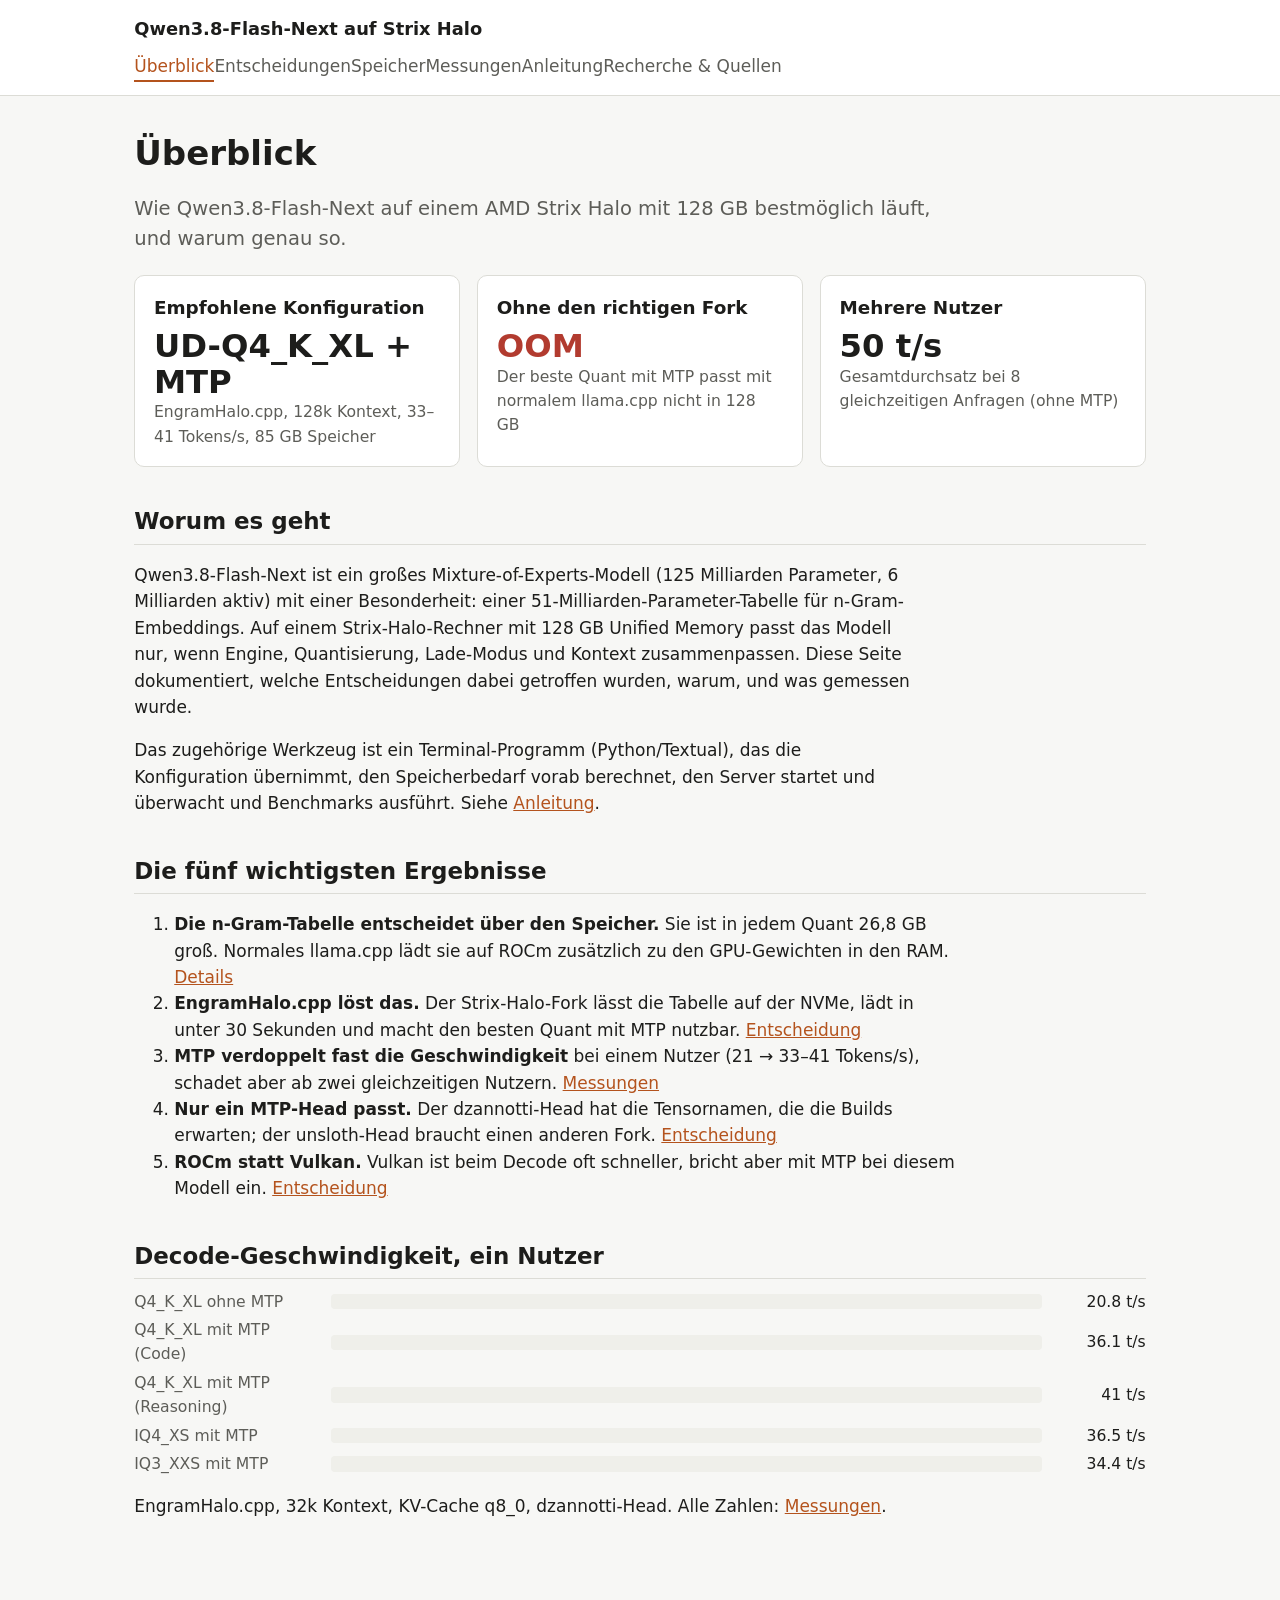
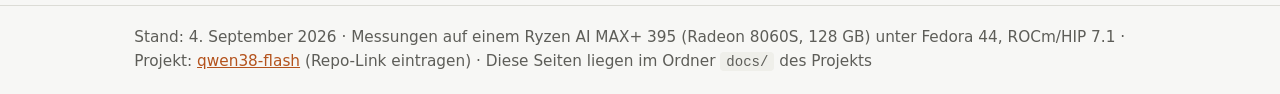
==== docs/index.html @ 327b7c76 "Dokumentations-Website nach docs/ verschoben (GitHub Pages aus /docs) Co-Authored-By: Claude Fable 5" ====
<!doctype html>
<html lang="de">
<head>
<meta charset="utf-8">
<meta name="viewport" content="width=device-width, initial-scale=1">
<title>Überblick · Qwen3.8-Flash-Next auf Strix Halo</title>
<meta name="description" content="Dokumentation der Entscheidungen, Messungen und Quellen zum Betrieb von Qwen3.8-Flash-Next mit llama.cpp auf AMD Strix Halo.">
<link rel="stylesheet" href="style.css">
</head>
<body>
<header><div class="wrap"><a class="brand" href="index.html">Qwen3.8-Flash-Next auf Strix Halo</a><nav><a href="index.html" aria-current="page">Überblick</a><a href="entscheidungen.html">Entscheidungen</a><a href="speicher.html">Speicher</a><a href="benchmarks.html">Messungen</a><a href="anleitung.html">Anleitung</a><a href="recherche.html">Recherche & Quellen</a></nav></div></header>
<main><div class="wrap">
<h1>Überblick</h1>
<p class="lead">Wie Qwen3.8-Flash-Next auf einem AMD Strix Halo mit 128 GB bestmöglich läuft, und warum genau so.</p>

<div class="cards">
<div class="card"><h3>Empfohlene Konfiguration</h3><div class="big">UD-Q4_K_XL + MTP</div><div class="sub">EngramHalo.cpp, 128k Kontext, 33–41 Tokens/s, 85 GB Speicher</div></div>
<div class="card"><h3>Ohne den richtigen Fork</h3><div class="big bad">OOM</div><div class="sub">Der beste Quant mit MTP passt mit normalem llama.cpp nicht in 128 GB</div></div>
<div class="card"><h3>Mehrere Nutzer</h3><div class="big">50 t/s</div><div class="sub">Gesamtdurchsatz bei 8 gleichzeitigen Anfragen (ohne MTP)</div></div>
</div>

<h2>Worum es geht</h2>
<p>Qwen3.8-Flash-Next ist ein großes Mixture-of-Experts-Modell (125 Milliarden Parameter, 6 Milliarden aktiv) mit einer
Besonderheit: einer 51-Milliarden-Parameter-Tabelle für n-Gram-Embeddings. Auf einem Strix-Halo-Rechner mit 128 GB
Unified Memory passt das Modell nur, wenn Engine, Quantisierung, Lade-Modus und Kontext zusammenpassen. Diese Seite
dokumentiert, welche Entscheidungen dabei getroffen wurden, warum, und was gemessen wurde.</p>

<p>Das zugehörige Werkzeug ist ein Terminal-Programm (Python/Textual), das die Konfiguration übernimmt, den Speicherbedarf
vorab berechnet, den Server startet und überwacht und Benchmarks ausführt. Siehe <a href="anleitung.html">Anleitung</a>.</p>

<h2>Die fünf wichtigsten Ergebnisse</h2>
<ol>
<li><strong>Die n-Gram-Tabelle entscheidet über den Speicher.</strong> Sie ist in jedem Quant 26,8 GB groß. Normales llama.cpp
lädt sie auf ROCm zusätzlich zu den GPU-Gewichten in den RAM. <a href="speicher.html">Details</a></li>
<li><strong>EngramHalo.cpp löst das.</strong> Der Strix-Halo-Fork lässt die Tabelle auf der NVMe, lädt in unter 30 Sekunden und
macht den besten Quant mit MTP nutzbar. <a href="entscheidungen.html#engine">Entscheidung</a></li>
<li><strong>MTP verdoppelt fast die Geschwindigkeit</strong> bei einem Nutzer (21 → 33–41 Tokens/s), schadet aber ab zwei
gleichzeitigen Nutzern. <a href="benchmarks.html#mtp">Messungen</a></li>
<li><strong>Nur ein MTP-Head passt.</strong> Der dzannotti-Head hat die Tensornamen, die die Builds erwarten; der unsloth-Head braucht
einen anderen Fork. <a href="entscheidungen.html#mtp-head">Entscheidung</a></li>
<li><strong>ROCm statt Vulkan.</strong> Vulkan ist beim Decode oft schneller, bricht aber mit MTP bei diesem Modell ein.
<a href="entscheidungen.html#backend">Entscheidung</a></li>
</ol>

<h2>Decode-Geschwindigkeit, ein Nutzer</h2>
<div class="bars"><div class="bar"><span class="label">Q4_K_XL ohne MTP</span><span class="track"><span class="fill" style="width:51%"></span></span><span class="val">20.8 t/s</span></div><div class="bar"><span class="label">Q4_K_XL mit MTP (Code)</span><span class="track"><span class="fill" style="width:88%"></span></span><span class="val">36.1 t/s</span></div><div class="bar"><span class="label">Q4_K_XL mit MTP (Reasoning)</span><span class="track"><span class="fill" style="width:100%"></span></span><span class="val">41 t/s</span></div><div class="bar"><span class="label">IQ4_XS mit MTP</span><span class="track"><span class="fill" style="width:89%"></span></span><span class="val">36.5 t/s</span></div><div class="bar"><span class="label">IQ3_XXS mit MTP</span><span class="track"><span class="fill" style="width:84%"></span></span><span class="val">34.4 t/s</span></div></div>
<p class="sub">EngramHalo.cpp, 32k Kontext, KV-Cache q8_0, dzannotti-Head. Alle Zahlen: <a href="benchmarks.html">Messungen</a>.</p>

</div></main>
<footer><div class="wrap">Stand: 4. September 2026 · Messungen auf einem Ryzen AI MAX+ 395 (Radeon 8060S, 128 GB) unter Fedora 44, ROCm/HIP 7.1 · Projekt: <a href="https://github.com/">qwen38-flash</a> (Repo-Link eintragen) · Diese Seiten liegen im Ordner <code>docs/</code> des Projekts</div></footer>
</body>
</html>
---- docs/style.css ----
:root{--bg:#f7f7f5;--fg:#1d1d1b;--muted:#5d5d58;--card:#ffffff;--line:#dcdcd6;--accent:#b4531d;--accent-soft:#f6e3d6;--ok:#2f7d4f;--warn:#a5680f;--bad:#b23b2f;--code:#efefea;}
@media (prefers-color-scheme: dark){:root{--bg:#161715;--fg:#ecece6;--muted:#a3a39b;--card:#1f201d;--line:#34352f;--accent:#e9895a;--accent-soft:#3a2a20;--ok:#6cc48f;--warn:#e0b25a;--bad:#ef7f72;--code:#262723;}}
*{box-sizing:border-box}
html{font-size:17px}
body{margin:0;background:var(--bg);color:var(--fg);font-family:system-ui,-apple-system,"Segoe UI",Roboto,sans-serif;line-height:1.55}
header{border-bottom:1px solid var(--line);background:var(--card)}
.wrap{max-width:62rem;margin:0 auto;padding:0 1.25rem}
header .wrap{display:flex;flex-wrap:wrap;align-items:center;gap:.6rem 1.6rem;padding:.9rem 1.25rem}
header .brand{font-weight:700;text-decoration:none;color:var(--fg);font-size:1.05rem}
nav a{color:var(--muted);text-decoration:none;padding:.25rem 0;border-bottom:2px solid transparent}
nav a:hover,nav a[aria-current]{color:var(--accent);border-color:var(--accent)}
main{padding:2rem 0 4rem}
h1{font-size:2rem;line-height:1.2;margin:.2rem 0 1rem}
h2{font-size:1.35rem;margin:2.2rem 0 .6rem;border-bottom:1px solid var(--line);padding-bottom:.25rem}
h3{font-size:1.08rem;margin:1.4rem 0 .4rem}
p,li{max-width:46rem}
.lead{font-size:1.15rem;color:var(--muted);max-width:48rem}
a{color:var(--accent)}
code{background:var(--code);padding:.1rem .35rem;border-radius:4px;font-size:.92em}
pre{background:var(--code);padding:.9rem 1rem;border-radius:8px;overflow-x:auto;font-size:.88rem;line-height:1.45}
pre code{background:none;padding:0}
table{border-collapse:collapse;width:100%;margin:.8rem 0 1.4rem;font-size:.94rem}
.tablewrap{overflow-x:auto}
th,td{border:1px solid var(--line);padding:.45rem .6rem;text-align:left;vertical-align:top}
th{background:var(--code)}
td.num,th.num{text-align:right;font-variant-numeric:tabular-nums}
.cards{display:grid;grid-template-columns:repeat(auto-fit,minmax(15rem,1fr));gap:1rem;margin:1.2rem 0}
.card{background:var(--card);border:1px solid var(--line);border-radius:10px;padding:1rem 1.1rem}
.card h3{margin:.1rem 0 .4rem}
.card .big{font-size:1.9rem;font-weight:700;line-height:1.1}
.card .sub{color:var(--muted);font-size:.92rem}
.note{border-left:4px solid var(--accent);background:var(--accent-soft);padding:.7rem 1rem;border-radius:0 8px 8px 0;margin:1rem 0;max-width:48rem}
.ok{color:var(--ok);font-weight:600}.warn{color:var(--warn);font-weight:600}.bad{color:var(--bad);font-weight:600}
.decision{background:var(--card);border:1px solid var(--line);border-radius:10px;padding:1rem 1.2rem;margin:1rem 0}
.decision h3{margin-top:0}
.decision dl{display:grid;grid-template-columns:max-content 1fr;gap:.3rem 1rem;margin:.5rem 0 0}
.decision dt{color:var(--muted)}
.decision dd{margin:0}
footer{border-top:1px solid var(--line);color:var(--muted);font-size:.9rem;padding:1.2rem 0}
.bar{display:flex;align-items:center;gap:.6rem;margin:.25rem 0}
.bar .label{width:11rem;color:var(--muted);font-size:.92rem}
.bar .track{flex:1;height:.9rem;background:var(--code);border-radius:4px;overflow:hidden}
.bar .fill{height:100%;background:var(--accent)}
.bar .val{width:5.5rem;text-align:right;font-variant-numeric:tabular-nums;font-size:.92rem}
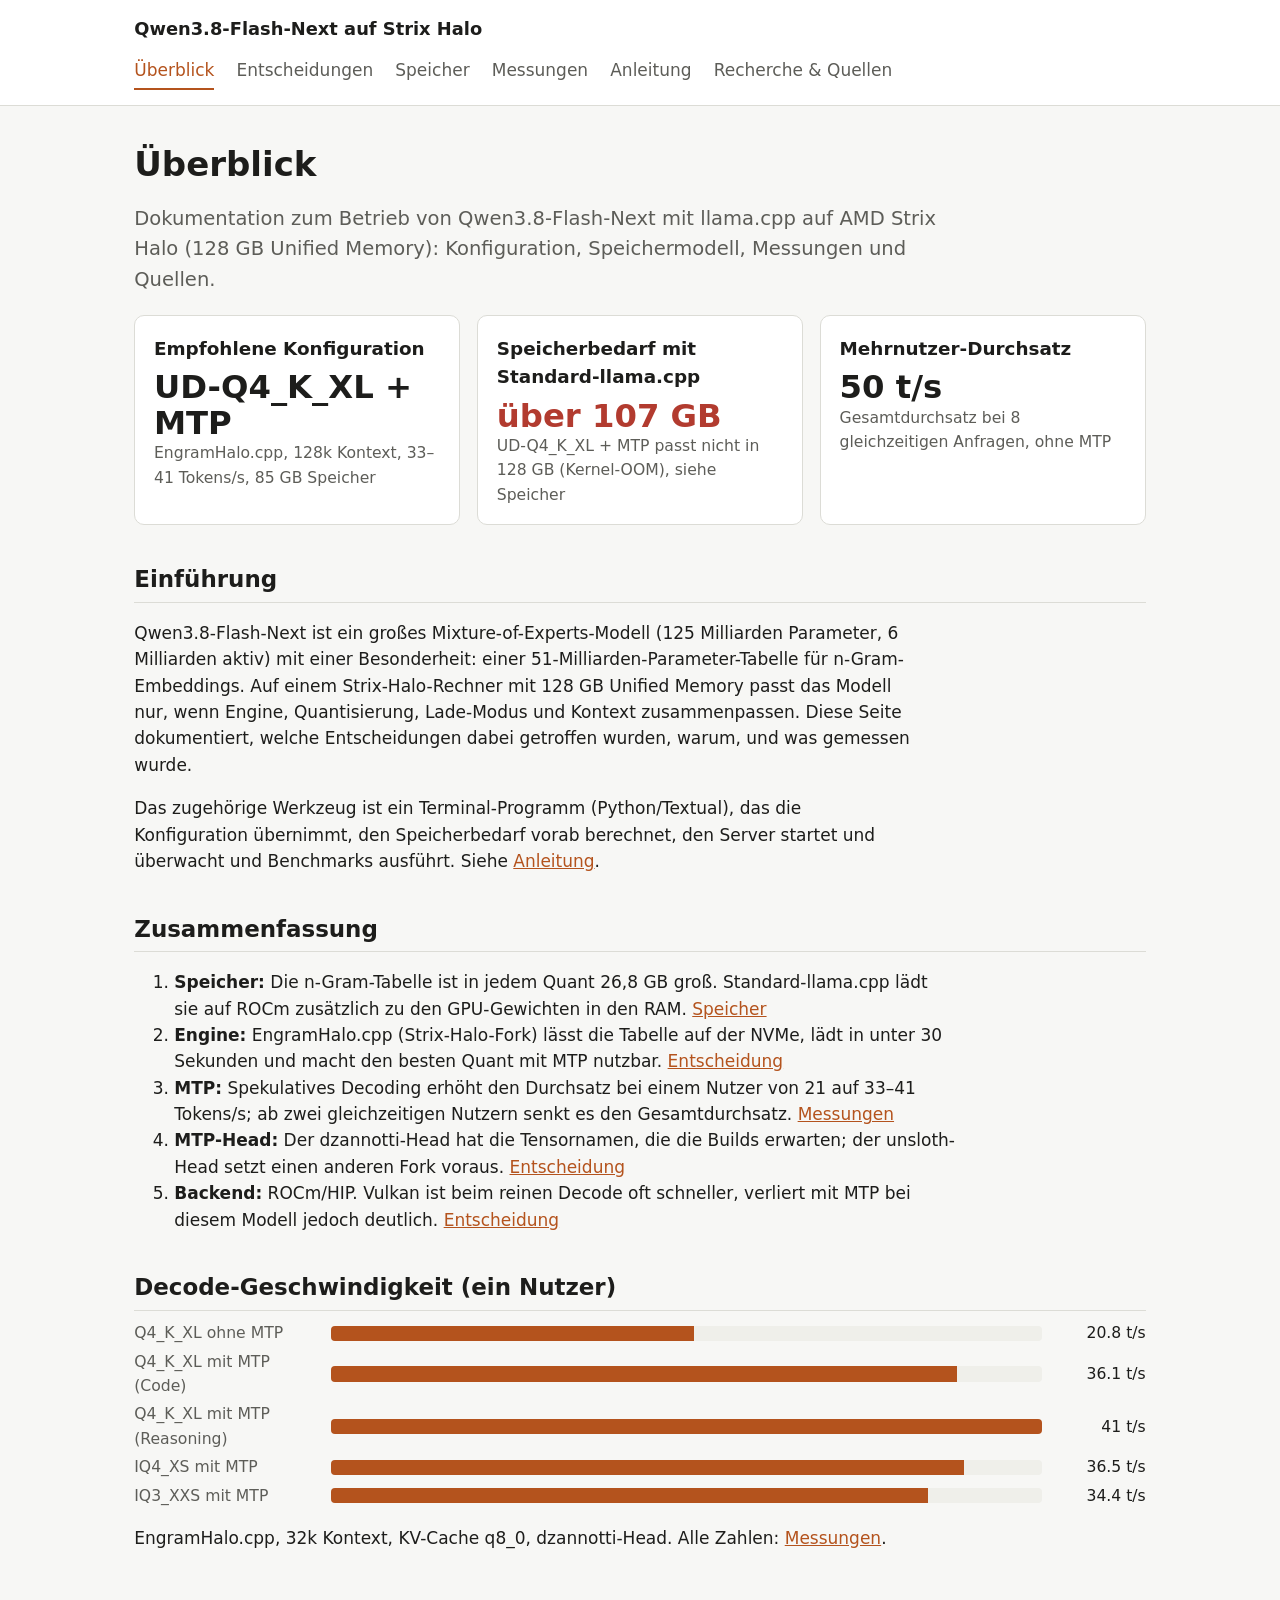
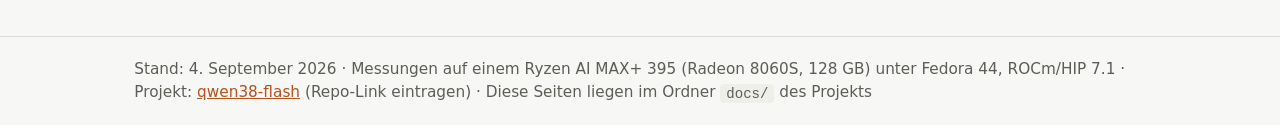
==== commit b45ef4bc: "Website: Überschriften und Einleitungen im Doku-Stil Co-Authored-By: Claude Fable 5.1 <noreply@anthr" ====
--- a/docs/index.html
+++ b/docs/index.html
@@ -11,15 +11,15 @@
 <header><div class="wrap"><a class="brand" href="index.html">Qwen3.8-Flash-Next auf Strix Halo</a><nav><a href="index.html" aria-current="page">Überblick</a><a href="entscheidungen.html">Entscheidungen</a><a href="speicher.html">Speicher</a><a href="benchmarks.html">Messungen</a><a href="anleitung.html">Anleitung</a><a href="recherche.html">Recherche & Quellen</a></nav></div></header>
 <main><div class="wrap">
 <h1>Überblick</h1>
-<p class="lead">Wie Qwen3.8-Flash-Next auf einem AMD Strix Halo mit 128 GB bestmöglich läuft, und warum genau so.</p>
+<p class="lead">Dokumentation zum Betrieb von Qwen3.8-Flash-Next mit llama.cpp auf AMD Strix Halo (128 GB Unified Memory): Konfiguration, Speichermodell, Messungen und Quellen.</p>
 
 <div class="cards">
 <div class="card"><h3>Empfohlene Konfiguration</h3><div class="big">UD-Q4_K_XL + MTP</div><div class="sub">EngramHalo.cpp, 128k Kontext, 33–41 Tokens/s, 85 GB Speicher</div></div>
-<div class="card"><h3>Ohne den richtigen Fork</h3><div class="big bad">OOM</div><div class="sub">Der beste Quant mit MTP passt mit normalem llama.cpp nicht in 128 GB</div></div>
-<div class="card"><h3>Mehrere Nutzer</h3><div class="big">50 t/s</div><div class="sub">Gesamtdurchsatz bei 8 gleichzeitigen Anfragen (ohne MTP)</div></div>
+<div class="card"><h3>Speicherbedarf mit Standard-llama.cpp</h3><div class="big bad">über 107 GB</div><div class="sub">UD-Q4_K_XL + MTP passt nicht in 128 GB (Kernel-OOM), siehe Speicher</div></div>
+<div class="card"><h3>Mehrnutzer-Durchsatz</h3><div class="big">50 t/s</div><div class="sub">Gesamtdurchsatz bei 8 gleichzeitigen Anfragen, ohne MTP</div></div>
 </div>
 
-<h2>Worum es geht</h2>
+<h2>Einführung</h2>
 <p>Qwen3.8-Flash-Next ist ein großes Mixture-of-Experts-Modell (125 Milliarden Parameter, 6 Milliarden aktiv) mit einer
 Besonderheit: einer 51-Milliarden-Parameter-Tabelle für n-Gram-Embeddings. Auf einem Strix-Halo-Rechner mit 128 GB
 Unified Memory passt das Modell nur, wenn Engine, Quantisierung, Lade-Modus und Kontext zusammenpassen. Diese Seite
@@ -28,21 +28,21 @@
 <p>Das zugehörige Werkzeug ist ein Terminal-Programm (Python/Textual), das die Konfiguration übernimmt, den Speicherbedarf
 vorab berechnet, den Server startet und überwacht und Benchmarks ausführt. Siehe <a href="anleitung.html">Anleitung</a>.</p>
 
-<h2>Die fünf wichtigsten Ergebnisse</h2>
+<h2>Zusammenfassung</h2>
 <ol>
-<li><strong>Die n-Gram-Tabelle entscheidet über den Speicher.</strong> Sie ist in jedem Quant 26,8 GB groß. Normales llama.cpp
-lädt sie auf ROCm zusätzlich zu den GPU-Gewichten in den RAM. <a href="speicher.html">Details</a></li>
-<li><strong>EngramHalo.cpp löst das.</strong> Der Strix-Halo-Fork lässt die Tabelle auf der NVMe, lädt in unter 30 Sekunden und
-macht den besten Quant mit MTP nutzbar. <a href="entscheidungen.html#engine">Entscheidung</a></li>
-<li><strong>MTP verdoppelt fast die Geschwindigkeit</strong> bei einem Nutzer (21 → 33–41 Tokens/s), schadet aber ab zwei
-gleichzeitigen Nutzern. <a href="benchmarks.html#mtp">Messungen</a></li>
-<li><strong>Nur ein MTP-Head passt.</strong> Der dzannotti-Head hat die Tensornamen, die die Builds erwarten; der unsloth-Head braucht
-einen anderen Fork. <a href="entscheidungen.html#mtp-head">Entscheidung</a></li>
-<li><strong>ROCm statt Vulkan.</strong> Vulkan ist beim Decode oft schneller, bricht aber mit MTP bei diesem Modell ein.
+<li><strong>Speicher:</strong> Die n-Gram-Tabelle ist in jedem Quant 26,8 GB groß. Standard-llama.cpp lädt sie auf ROCm zusätzlich zu den
+GPU-Gewichten in den RAM. <a href="speicher.html">Speicher</a></li>
+<li><strong>Engine:</strong> EngramHalo.cpp (Strix-Halo-Fork) lässt die Tabelle auf der NVMe, lädt in unter 30 Sekunden und macht den
+besten Quant mit MTP nutzbar. <a href="entscheidungen.html#engine">Entscheidung</a></li>
+<li><strong>MTP:</strong> Spekulatives Decoding erhöht den Durchsatz bei einem Nutzer von 21 auf 33–41 Tokens/s; ab zwei gleichzeitigen
+Nutzern senkt es den Gesamtdurchsatz. <a href="benchmarks.html#mtp">Messungen</a></li>
+<li><strong>MTP-Head:</strong> Der dzannotti-Head hat die Tensornamen, die die Builds erwarten; der unsloth-Head setzt einen anderen Fork
+voraus. <a href="entscheidungen.html#mtp-head">Entscheidung</a></li>
+<li><strong>Backend:</strong> ROCm/HIP. Vulkan ist beim reinen Decode oft schneller, verliert mit MTP bei diesem Modell jedoch deutlich.
 <a href="entscheidungen.html#backend">Entscheidung</a></li>
 </ol>
 
-<h2>Decode-Geschwindigkeit, ein Nutzer</h2>
+<h2>Decode-Geschwindigkeit (ein Nutzer)</h2>
 <div class="bars"><div class="bar"><span class="label">Q4_K_XL ohne MTP</span><span class="track"><span class="fill" style="width:51%"></span></span><span class="val">20.8 t/s</span></div><div class="bar"><span class="label">Q4_K_XL mit MTP (Code)</span><span class="track"><span class="fill" style="width:88%"></span></span><span class="val">36.1 t/s</span></div><div class="bar"><span class="label">Q4_K_XL mit MTP (Reasoning)</span><span class="track"><span class="fill" style="width:100%"></span></span><span class="val">41 t/s</span></div><div class="bar"><span class="label">IQ4_XS mit MTP</span><span class="track"><span class="fill" style="width:89%"></span></span><span class="val">36.5 t/s</span></div><div class="bar"><span class="label">IQ3_XXS mit MTP</span><span class="track"><span class="fill" style="width:84%"></span></span><span class="val">34.4 t/s</span></div></div>
 <p class="sub">EngramHalo.cpp, 32k Kontext, KV-Cache q8_0, dzannotti-Head. Alle Zahlen: <a href="benchmarks.html">Messungen</a>.</p>
 
--- a/docs/style.css
+++ b/docs/style.css
@@ -7,7 +7,8 @@
 .wrap{max-width:62rem;margin:0 auto;padding:0 1.25rem}
 header .wrap{display:flex;flex-wrap:wrap;align-items:center;gap:.6rem 1.6rem;padding:.9rem 1.25rem}
 header .brand{font-weight:700;text-decoration:none;color:var(--fg);font-size:1.05rem}
-nav a{color:var(--muted);text-decoration:none;padding:.25rem 0;border-bottom:2px solid transparent}
+nav{display:flex;flex-wrap:wrap;gap:.3rem 1.3rem}
+nav a{color:var(--muted);text-decoration:none;padding:.25rem 0;border-bottom:2px solid transparent;white-space:nowrap}
 nav a:hover,nav a[aria-current]{color:var(--accent);border-color:var(--accent)}
 main{padding:2rem 0 4rem}
 h1{font-size:2rem;line-height:1.2;margin:.2rem 0 1rem}
@@ -39,6 +40,6 @@
 footer{border-top:1px solid var(--line);color:var(--muted);font-size:.9rem;padding:1.2rem 0}
 .bar{display:flex;align-items:center;gap:.6rem;margin:.25rem 0}
 .bar .label{width:11rem;color:var(--muted);font-size:.92rem}
-.bar .track{flex:1;height:.9rem;background:var(--code);border-radius:4px;overflow:hidden}
-.bar .fill{height:100%;background:var(--accent)}
+.bar .track{display:block;flex:1;height:.9rem;background:var(--code);border-radius:4px;overflow:hidden}
+.bar .fill{display:block;height:100%;min-width:2px;background:var(--accent)}
 .bar .val{width:5.5rem;text-align:right;font-variant-numeric:tabular-nums;font-size:.92rem}
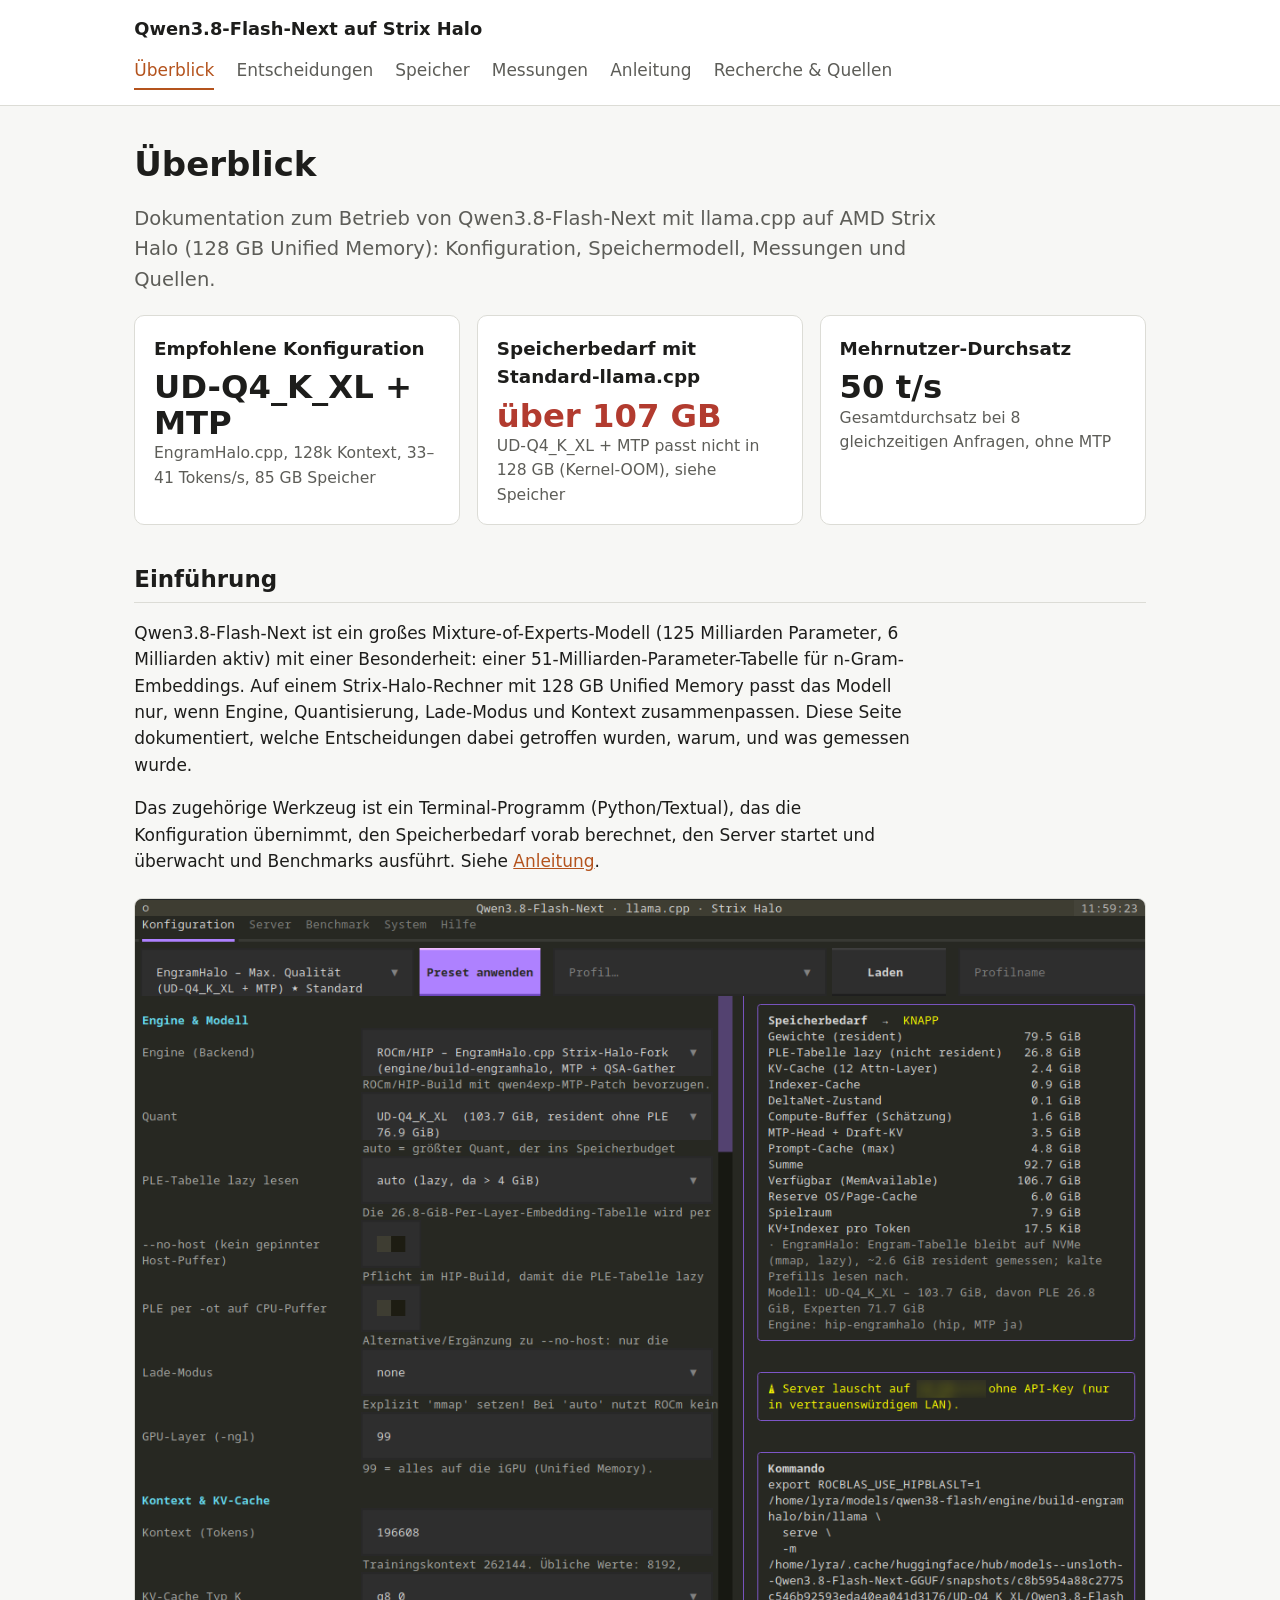
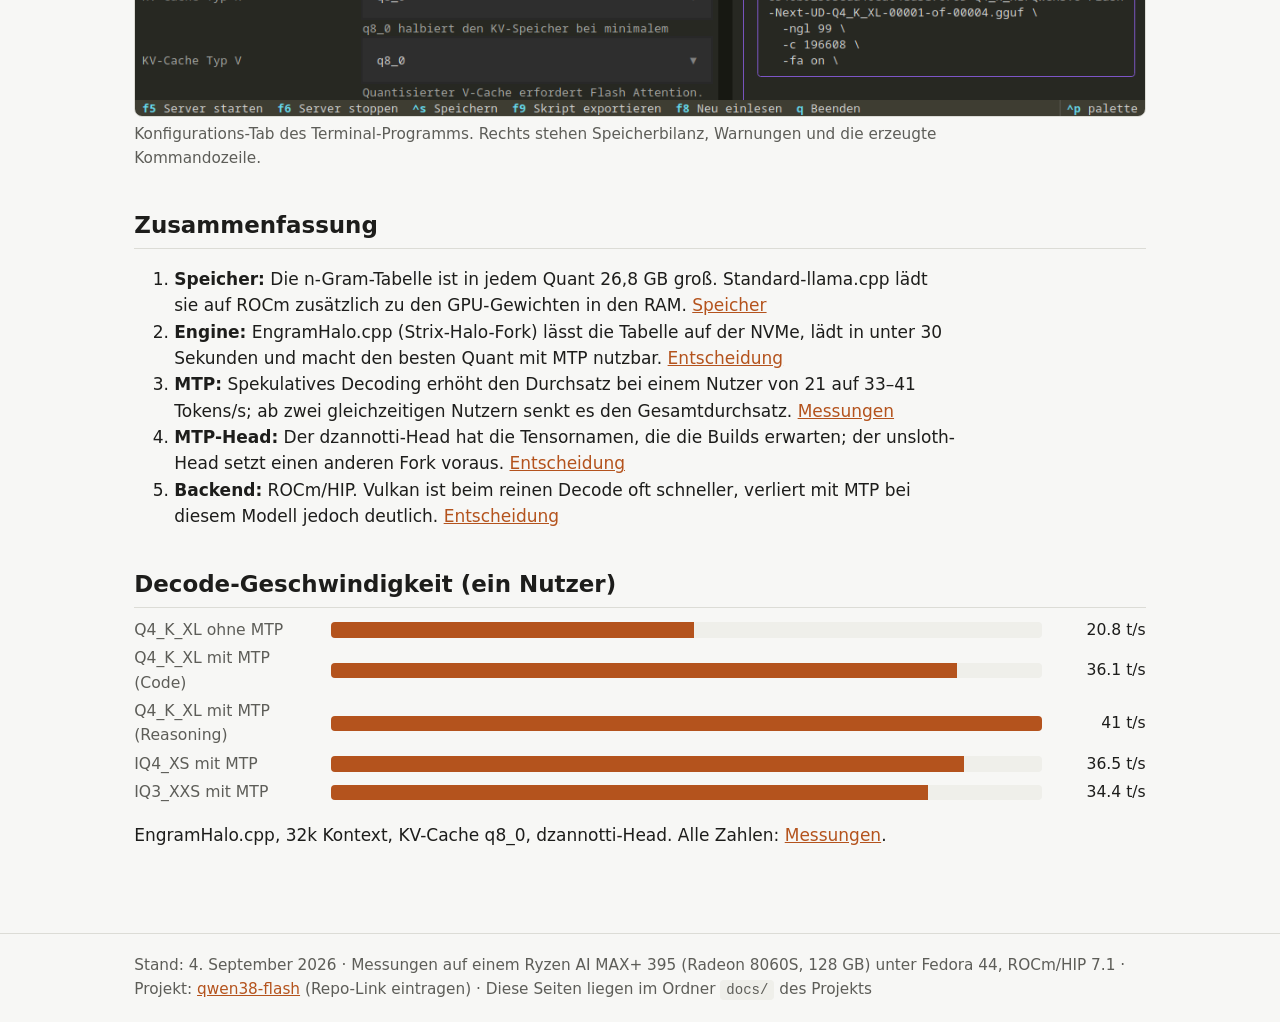
==== commit b002a041: "Screenshot des Konfigurations-Tabs in README und Website; Hilfetexte zu Lade-Modus aktualisiert Co-A" ====
--- a/docs/index.html
+++ b/docs/index.html
@@ -27,6 +27,10 @@
 
 <p>Das zugehörige Werkzeug ist ein Terminal-Programm (Python/Textual), das die Konfiguration übernimmt, den Speicherbedarf
 vorab berechnet, den Server startet und überwacht und Benchmarks ausführt. Siehe <a href="anleitung.html">Anleitung</a>.</p>
+<figure>
+<img src="screenshot-konfiguration.png" width="1136" height="919" alt="Konfigurations-Tab des Terminal-Programms: links Auswahlfelder für Engine, Quant, Lade-Modus und KV-Cache, rechts die Speicherbilanz mit Bewertung, Warnungen und die fertige Kommandozeile" loading="lazy">
+<figcaption>Konfigurations-Tab des Terminal-Programms. Rechts stehen Speicherbilanz, Warnungen und die erzeugte Kommandozeile.</figcaption>
+</figure>
 
 <h2>Zusammenfassung</h2>
 <ol>
--- a/docs/style.css
+++ b/docs/style.css
@@ -43,3 +43,6 @@
 .bar .track{display:block;flex:1;height:.9rem;background:var(--code);border-radius:4px;overflow:hidden}
 .bar .fill{display:block;height:100%;min-width:2px;background:var(--accent)}
 .bar .val{width:5.5rem;text-align:right;font-variant-numeric:tabular-nums;font-size:.92rem}
+figure{margin:1.4rem 0}
+figure img{display:block;max-width:100%;height:auto;border:1px solid var(--line);border-radius:8px}
+figcaption{color:var(--muted);font-size:.9rem;margin-top:.4rem;max-width:48rem}
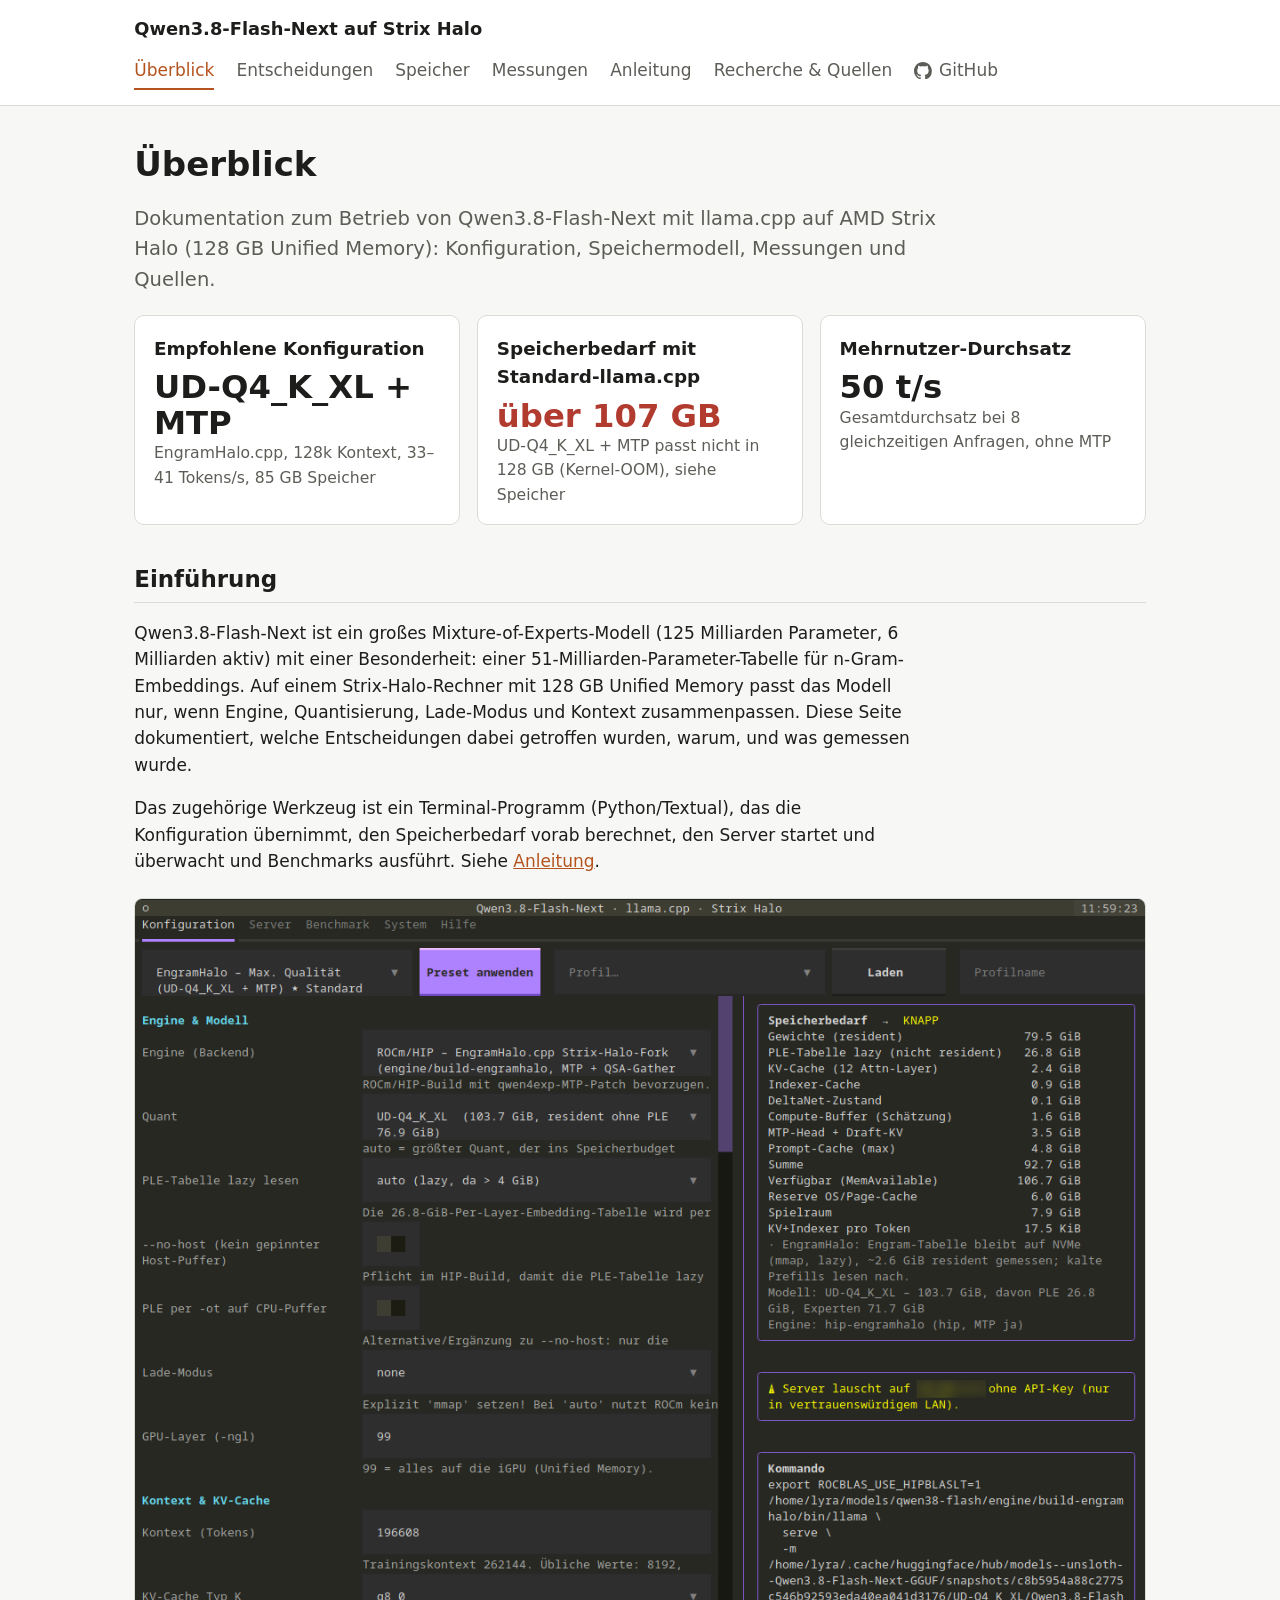
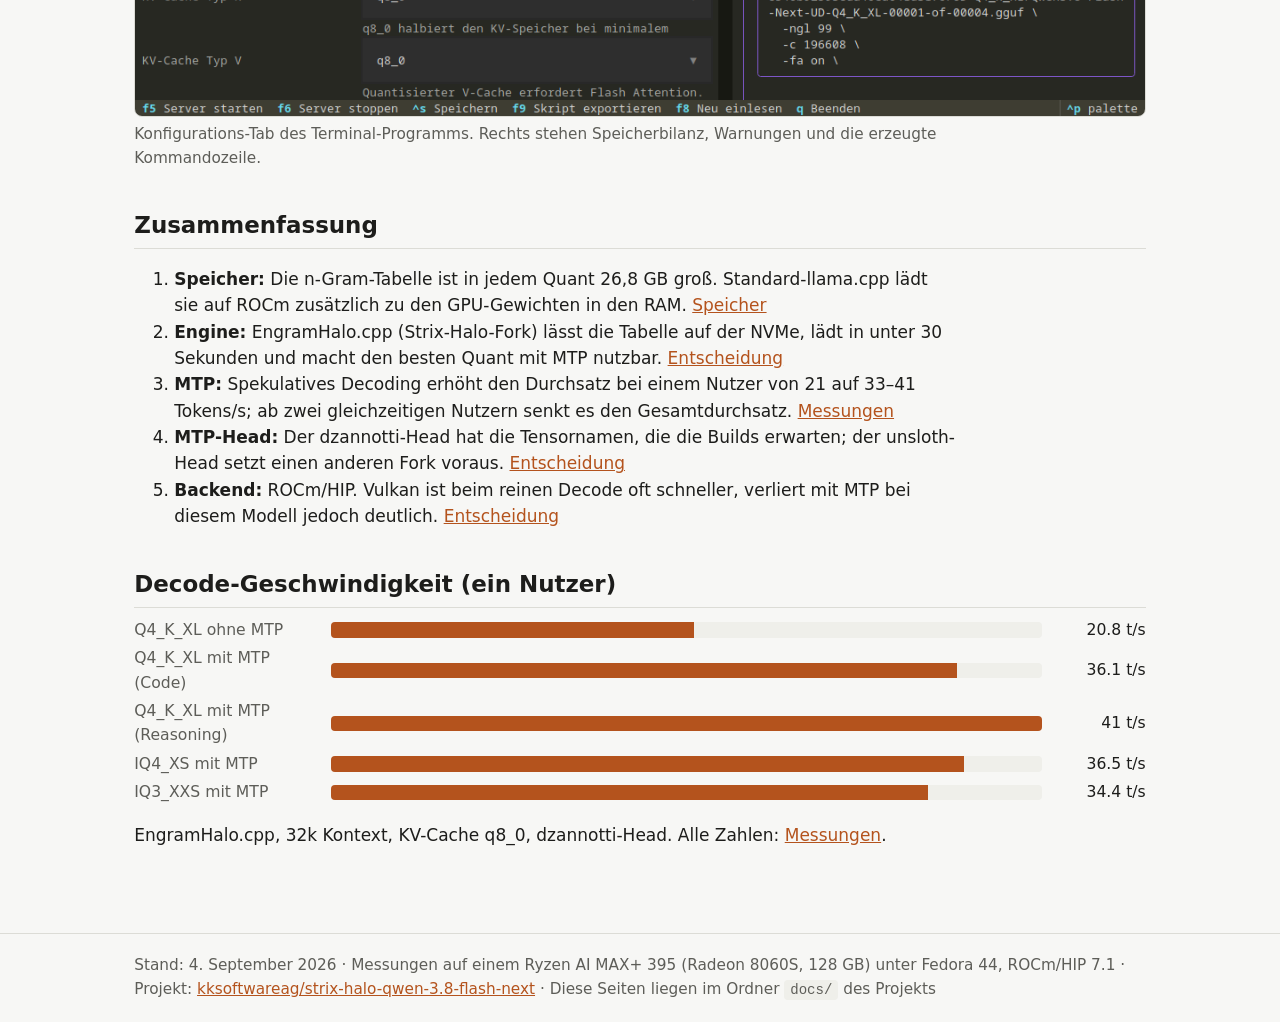
==== commit 7463bd8e: "Website: GitHub-Link mit Icon in der Navigation, Repo-Adresse in der Fußzeile Co-Authored-By: Claude" ====
--- a/docs/index.html
+++ b/docs/index.html
@@ -8,7 +8,7 @@
 <link rel="stylesheet" href="style.css">
 </head>
 <body>
-<header><div class="wrap"><a class="brand" href="index.html">Qwen3.8-Flash-Next auf Strix Halo</a><nav><a href="index.html" aria-current="page">Überblick</a><a href="entscheidungen.html">Entscheidungen</a><a href="speicher.html">Speicher</a><a href="benchmarks.html">Messungen</a><a href="anleitung.html">Anleitung</a><a href="recherche.html">Recherche & Quellen</a></nav></div></header>
+<header><div class="wrap"><a class="brand" href="index.html">Qwen3.8-Flash-Next auf Strix Halo</a><nav><a href="index.html" aria-current="page">Überblick</a><a href="entscheidungen.html">Entscheidungen</a><a href="speicher.html">Speicher</a><a href="benchmarks.html">Messungen</a><a href="anleitung.html">Anleitung</a><a href="recherche.html">Recherche & Quellen</a><a class="gh" href="https://github.com/kksoftwareag/strix-halo-qwen-3.8-flash-next" rel="noopener"><svg viewBox="0 0 16 16" aria-hidden="true"><path d="M8 0C3.58 0 0 3.58 0 8c0 3.54 2.29 6.53 5.47 7.59.4.07.55-.17.55-.38 0-.19-.01-.82-.01-1.49-2.01.37-2.53-.49-2.69-.94-.09-.23-.48-.94-.82-1.13-.28-.15-.68-.52-.01-.53.63-.01 1.08.58 1.23.82.72 1.21 1.87.87 2.33.66.07-.52.28-.87.51-1.07-1.78-.2-3.64-.89-3.64-3.95 0-.87.31-1.59.82-2.15-.08-.2-.36-1.02.08-2.12 0 0 .67-.21 2.2.82.64-.18 1.32-.27 2-.27s1.36.09 2 .27c1.53-1.04 2.2-.82 2.2-.82.44 1.1.16 1.92.08 2.12.51.56.82 1.27.82 2.15 0 3.07-1.87 3.75-3.65 3.95.29.25.54.73.54 1.48 0 1.07-.01 1.93-.01 2.2 0 .21.15.46.55.38A8.01 8.01 0 0 0 16 8c0-4.42-3.58-8-8-8Z"/></svg>GitHub</a></nav></div></header>
 <main><div class="wrap">
 <h1>Überblick</h1>
 <p class="lead">Dokumentation zum Betrieb von Qwen3.8-Flash-Next mit llama.cpp auf AMD Strix Halo (128 GB Unified Memory): Konfiguration, Speichermodell, Messungen und Quellen.</p>
@@ -51,6 +51,6 @@
 <p class="sub">EngramHalo.cpp, 32k Kontext, KV-Cache q8_0, dzannotti-Head. Alle Zahlen: <a href="benchmarks.html">Messungen</a>.</p>
 
 </div></main>
-<footer><div class="wrap">Stand: 4. September 2026 · Messungen auf einem Ryzen AI MAX+ 395 (Radeon 8060S, 128 GB) unter Fedora 44, ROCm/HIP 7.1 · Projekt: <a href="https://github.com/">qwen38-flash</a> (Repo-Link eintragen) · Diese Seiten liegen im Ordner <code>docs/</code> des Projekts</div></footer>
+<footer><div class="wrap">Stand: 4. September 2026 · Messungen auf einem Ryzen AI MAX+ 395 (Radeon 8060S, 128 GB) unter Fedora 44, ROCm/HIP 7.1 · Projekt: <a href="https://github.com/kksoftwareag/strix-halo-qwen-3.8-flash-next">kksoftwareag/strix-halo-qwen-3.8-flash-next</a> · Diese Seiten liegen im Ordner <code>docs/</code> des Projekts</div></footer>
 </body>
 </html>
--- a/docs/style.css
+++ b/docs/style.css
@@ -10,6 +10,8 @@
 nav{display:flex;flex-wrap:wrap;gap:.3rem 1.3rem}
 nav a{color:var(--muted);text-decoration:none;padding:.25rem 0;border-bottom:2px solid transparent;white-space:nowrap}
 nav a:hover,nav a[aria-current]{color:var(--accent);border-color:var(--accent)}
+nav a.gh{display:inline-flex;align-items:center;gap:.4rem}
+nav a.gh svg{width:1.05em;height:1.05em;fill:currentColor;flex:none}
 main{padding:2rem 0 4rem}
 h1{font-size:2rem;line-height:1.2;margin:.2rem 0 1rem}
 h2{font-size:1.35rem;margin:2.2rem 0 .6rem;border-bottom:1px solid var(--line);padding-bottom:.25rem}
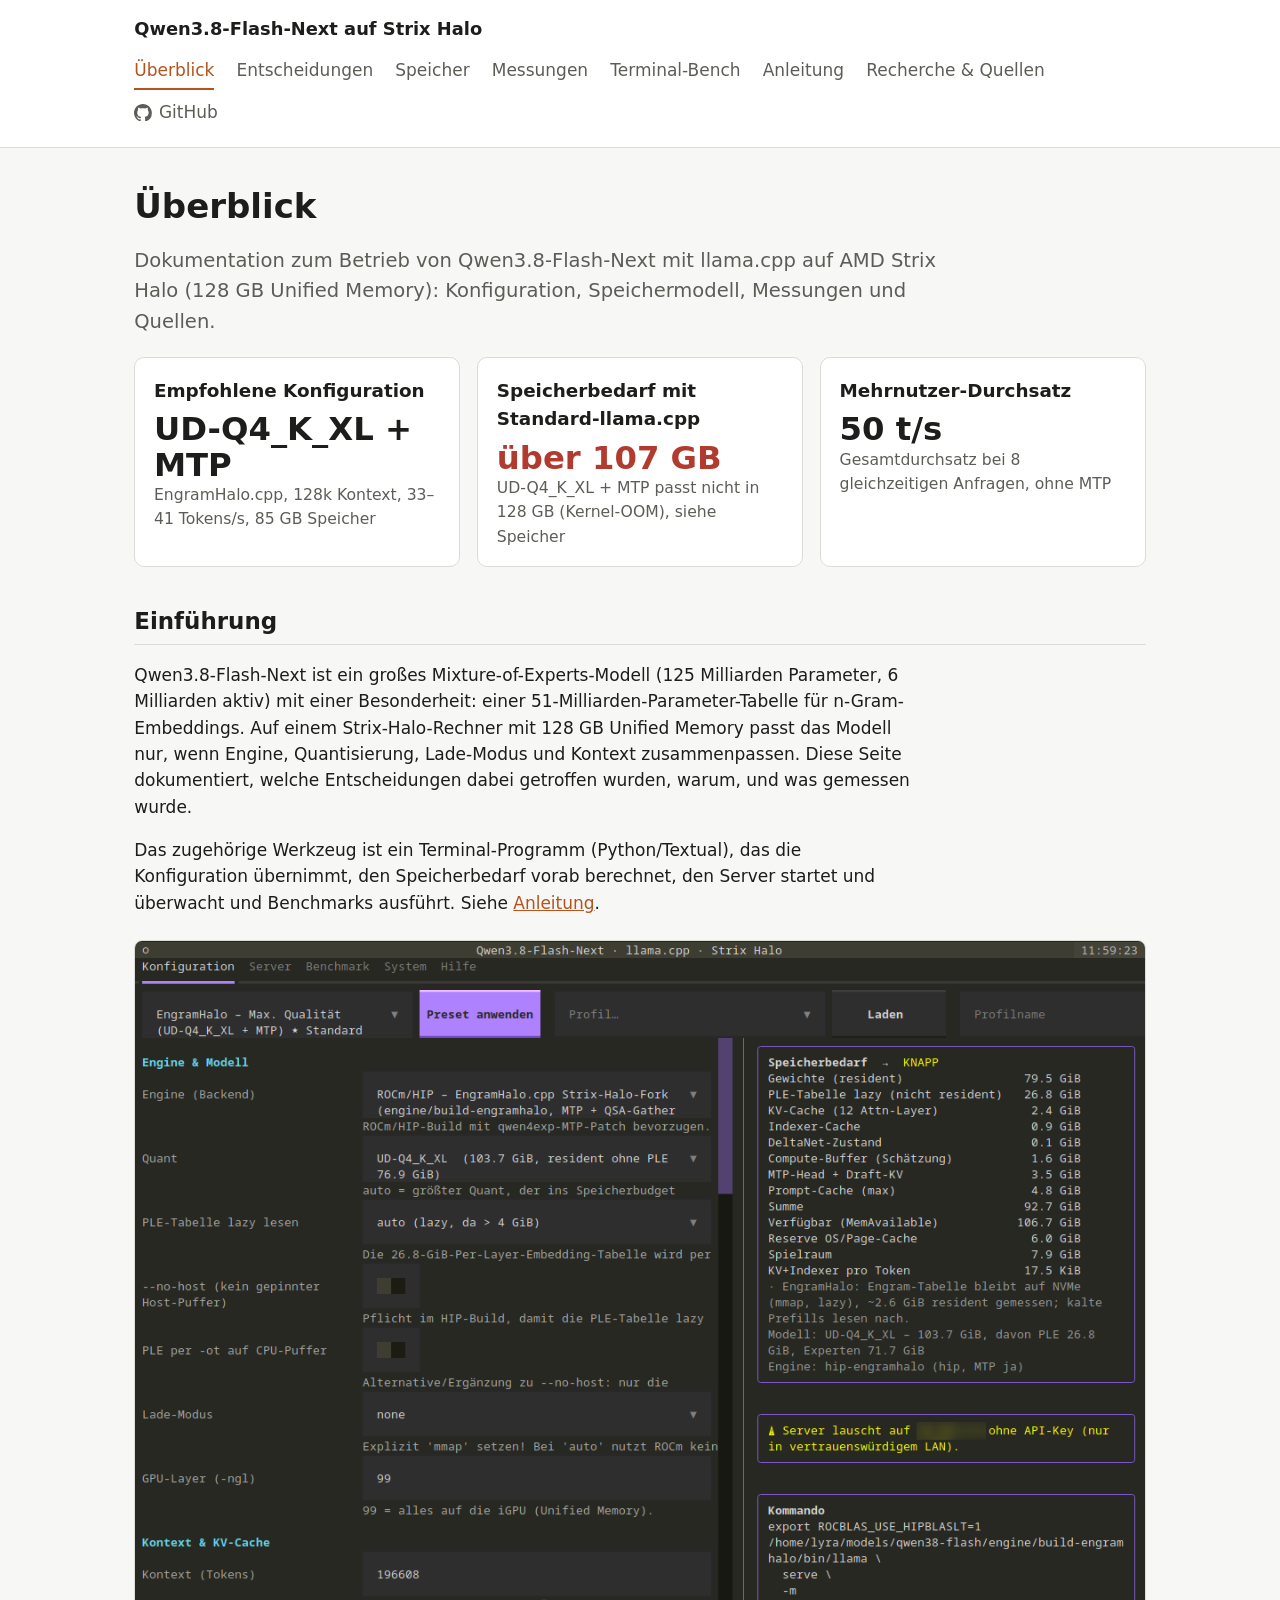
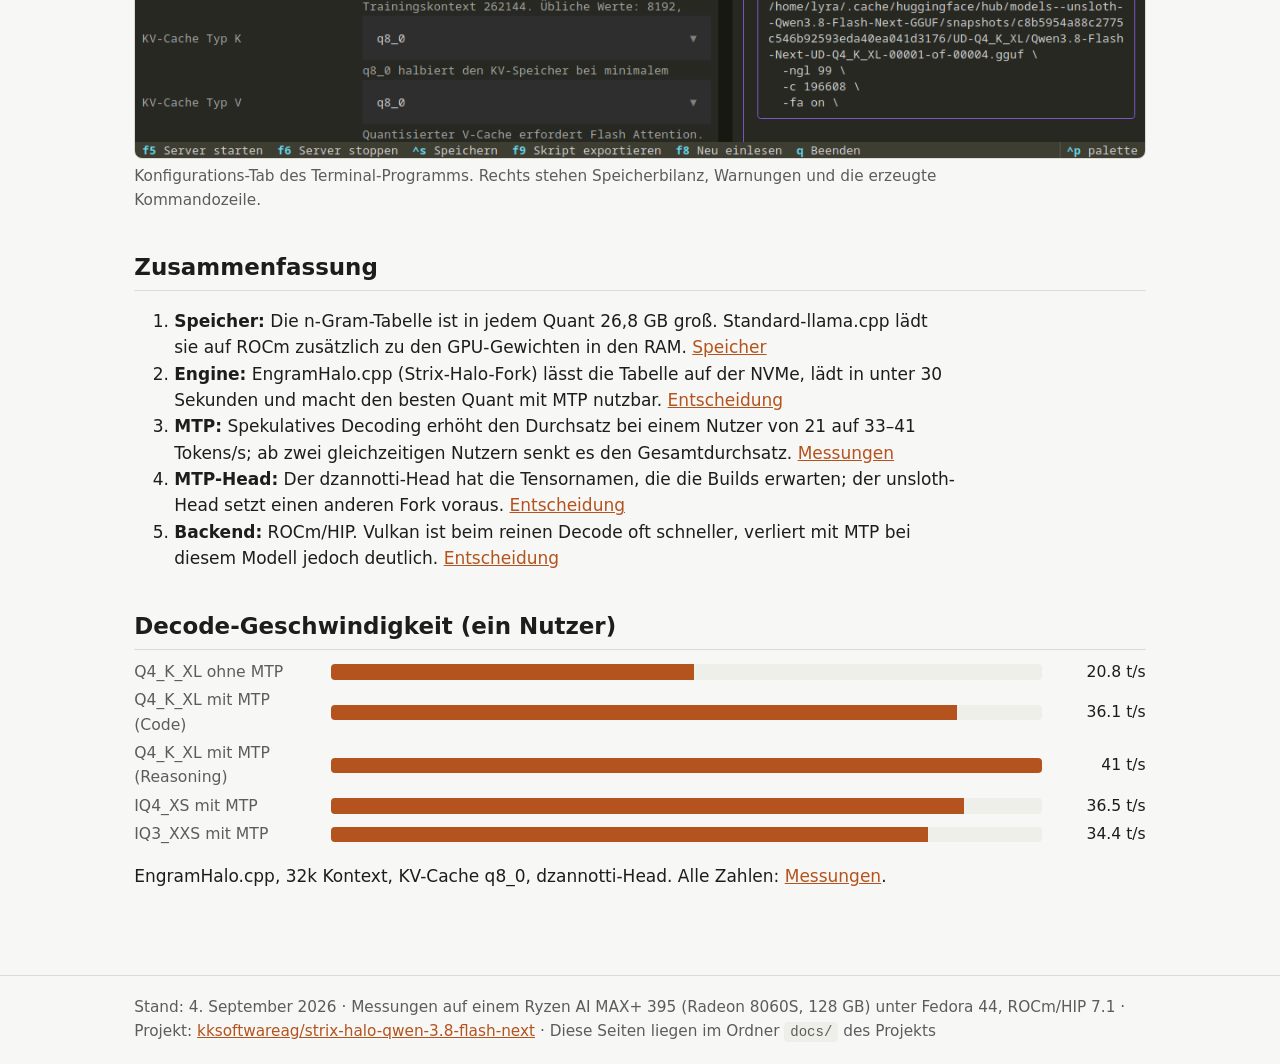
==== commit b6ccef18: "Agenten-Benchmark: Terminal-Bench-Mini-20 eingebunden - bench/quality/fetch.sh holt den Benchmark (k" ====
--- a/docs/index.html
+++ b/docs/index.html
@@ -8,7 +8,7 @@
 <link rel="stylesheet" href="style.css">
 </head>
 <body>
-<header><div class="wrap"><a class="brand" href="index.html">Qwen3.8-Flash-Next auf Strix Halo</a><nav><a href="index.html" aria-current="page">Überblick</a><a href="entscheidungen.html">Entscheidungen</a><a href="speicher.html">Speicher</a><a href="benchmarks.html">Messungen</a><a href="anleitung.html">Anleitung</a><a href="recherche.html">Recherche & Quellen</a><a class="gh" href="https://github.com/kksoftwareag/strix-halo-qwen-3.8-flash-next" rel="noopener"><svg viewBox="0 0 16 16" aria-hidden="true"><path d="M8 0C3.58 0 0 3.58 0 8c0 3.54 2.29 6.53 5.47 7.59.4.07.55-.17.55-.38 0-.19-.01-.82-.01-1.49-2.01.37-2.53-.49-2.69-.94-.09-.23-.48-.94-.82-1.13-.28-.15-.68-.52-.01-.53.63-.01 1.08.58 1.23.82.72 1.21 1.87.87 2.33.66.07-.52.28-.87.51-1.07-1.78-.2-3.64-.89-3.64-3.95 0-.87.31-1.59.82-2.15-.08-.2-.36-1.02.08-2.12 0 0 .67-.21 2.2.82.64-.18 1.32-.27 2-.27s1.36.09 2 .27c1.53-1.04 2.2-.82 2.2-.82.44 1.1.16 1.92.08 2.12.51.56.82 1.27.82 2.15 0 3.07-1.87 3.75-3.65 3.95.29.25.54.73.54 1.48 0 1.07-.01 1.93-.01 2.2 0 .21.15.46.55.38A8.01 8.01 0 0 0 16 8c0-4.42-3.58-8-8-8Z"/></svg>GitHub</a></nav></div></header>
+<header><div class="wrap"><a class="brand" href="index.html">Qwen3.8-Flash-Next auf Strix Halo</a><nav><a href="index.html" aria-current="page">Überblick</a><a href="entscheidungen.html">Entscheidungen</a><a href="speicher.html">Speicher</a><a href="benchmarks.html">Messungen</a><a href="terminal-bench.html">Terminal-Bench</a><a href="anleitung.html">Anleitung</a><a href="recherche.html">Recherche & Quellen</a><a class="gh" href="https://github.com/kksoftwareag/strix-halo-qwen-3.8-flash-next" rel="noopener"><svg viewBox="0 0 16 16" aria-hidden="true"><path d="M8 0C3.58 0 0 3.58 0 8c0 3.54 2.29 6.53 5.47 7.59.4.07.55-.17.55-.38 0-.19-.01-.82-.01-1.49-2.01.37-2.53-.49-2.69-.94-.09-.23-.48-.94-.82-1.13-.28-.15-.68-.52-.01-.53.63-.01 1.08.58 1.23.82.72 1.21 1.87.87 2.33.66.07-.52.28-.87.51-1.07-1.78-.2-3.64-.89-3.64-3.95 0-.87.31-1.59.82-2.15-.08-.2-.36-1.02.08-2.12 0 0 .67-.21 2.2.82.64-.18 1.32-.27 2-.27s1.36.09 2 .27c1.53-1.04 2.2-.82 2.2-.82.44 1.1.16 1.92.08 2.12.51.56.82 1.27.82 2.15 0 3.07-1.87 3.75-3.65 3.95.29.25.54.73.54 1.48 0 1.07-.01 1.93-.01 2.2 0 .21.15.46.55.38A8.01 8.01 0 0 0 16 8c0-4.42-3.58-8-8-8Z"/></svg>GitHub</a></nav></div></header>
 <main><div class="wrap">
 <h1>Überblick</h1>
 <p class="lead">Dokumentation zum Betrieb von Qwen3.8-Flash-Next mit llama.cpp auf AMD Strix Halo (128 GB Unified Memory): Konfiguration, Speichermodell, Messungen und Quellen.</p>
--- a/docs/style.css
+++ b/docs/style.css
@@ -48,3 +48,34 @@
 figure{margin:1.4rem 0}
 figure img{display:block;max-width:100%;height:auto;border:1px solid var(--line);border-radius:8px}
 figcaption{color:var(--muted);font-size:.9rem;margin-top:.4rem;max-width:48rem}
+
+/* Terminal-Bench-Seite */
+.controls{display:flex;flex-wrap:wrap;gap:.6rem 1rem;align-items:end;margin:1rem 0;background:var(--card);border:1px solid var(--line);border-radius:10px;padding:.9rem 1rem}
+.controls label{display:flex;flex-direction:column;gap:.2rem;font-size:.85rem;color:var(--muted)}
+.controls select,.controls button{font:inherit;font-size:.92rem;padding:.3rem .5rem;border:1px solid var(--line);border-radius:6px;background:var(--bg);color:var(--fg)}
+.controls button{cursor:pointer}
+.controls button:hover{border-color:var(--accent);color:var(--accent)}
+.matrix th:first-child,.matrix td:first-child{position:sticky;left:0;background:var(--card);z-index:1}
+.matrix th{background:var(--code)}
+.matrix td.cell{text-align:center;cursor:pointer;font-variant-numeric:tabular-nums;white-space:nowrap}
+.matrix td.cell:hover{outline:2px solid var(--accent);outline-offset:-2px}
+.matrix td.pass{background:color-mix(in srgb,var(--ok) 18%,transparent)}
+.matrix td.fail{background:color-mix(in srgb,var(--bad) 14%,transparent)}
+.matrix td.err{background:color-mix(in srgb,var(--warn) 18%,transparent)}
+.matrix td.none{color:var(--muted)}
+.matrix .task{min-width:15rem}
+.matrix .meta{color:var(--muted);font-size:.82rem;display:block}
+.pill{display:inline-block;font-size:.78rem;padding:.05rem .45rem;border-radius:999px;border:1px solid var(--line);color:var(--muted);margin-right:.3rem}
+.legend{display:flex;flex-wrap:wrap;gap:.8rem;color:var(--muted);font-size:.88rem;margin:.2rem 0 1rem}
+.legend span::before{content:"";display:inline-block;width:.8rem;height:.8rem;border-radius:3px;margin-right:.35rem;vertical-align:-1px}
+.legend .l-pass::before{background:color-mix(in srgb,var(--ok) 45%,transparent)}
+.legend .l-fail::before{background:color-mix(in srgb,var(--bad) 35%,transparent)}
+.legend .l-err::before{background:color-mix(in srgb,var(--warn) 45%,transparent)}
+dialog{border:1px solid var(--line);border-radius:12px;background:var(--card);color:var(--fg);max-width:44rem;width:calc(100% - 2rem);padding:1.2rem 1.4rem}
+dialog::backdrop{background:rgba(0,0,0,.45)}
+dialog h3{margin-top:0}
+dialog .close{float:right;border:none;background:none;color:var(--muted);font-size:1.3rem;cursor:pointer;line-height:1}
+.kv{display:grid;grid-template-columns:max-content 1fr;gap:.25rem .9rem;margin:.6rem 0}
+.kv dt{color:var(--muted)}
+.kv dd{margin:0;font-variant-numeric:tabular-nums}
+.empty{color:var(--muted);font-style:italic}
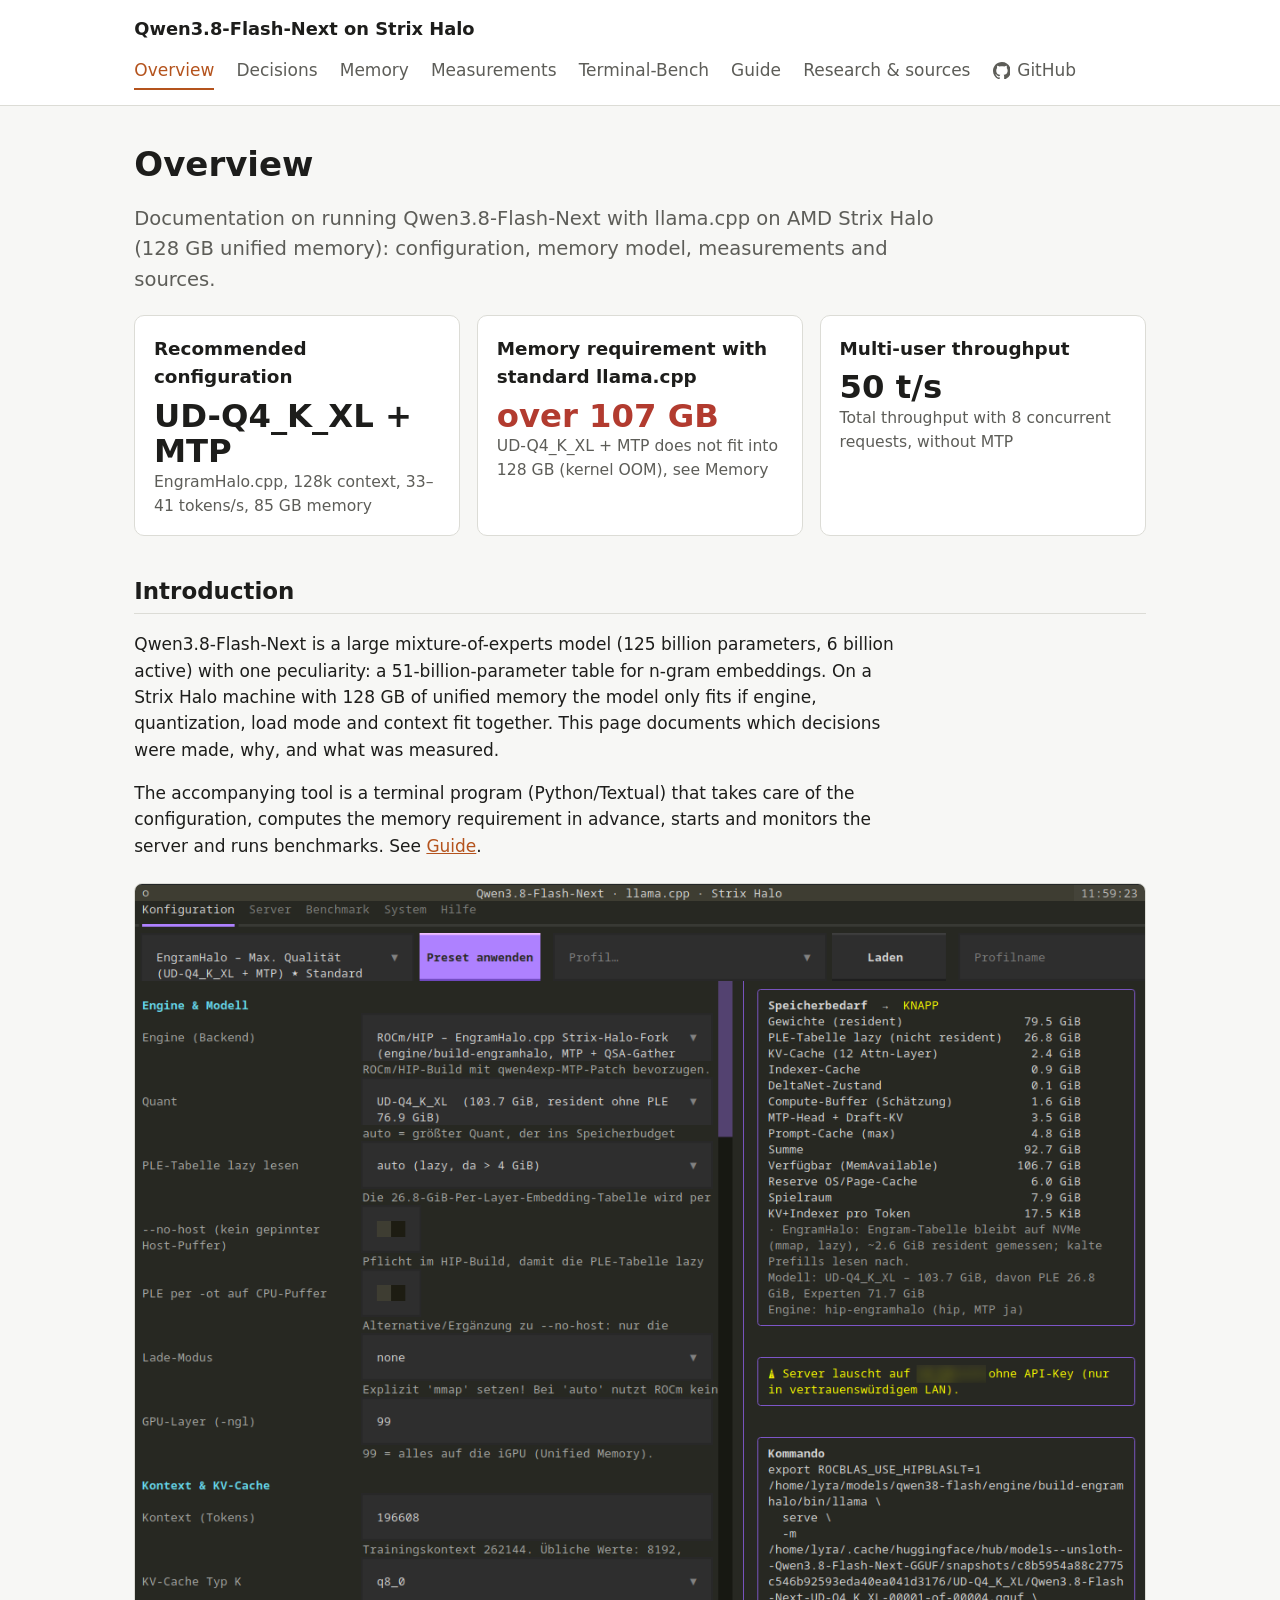
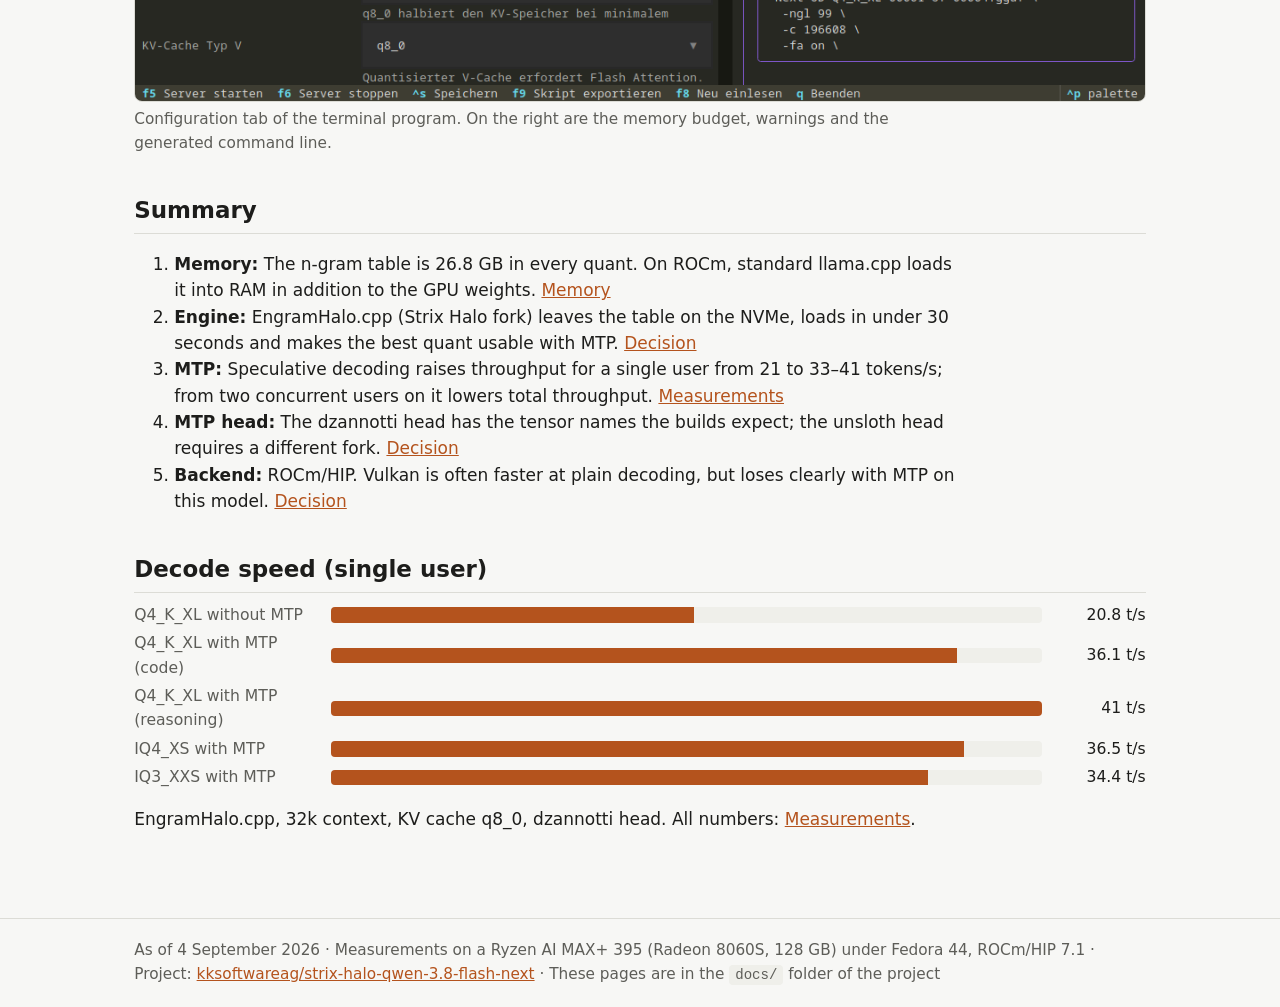
==== commit 7602ce5e: "Docs and markdown translated to English All documentation is now English: README, bench/README.md, b" ====
--- a/docs/index.html
+++ b/docs/index.html
@@ -1,56 +1,56 @@
 <!doctype html>
-<html lang="de">
+<html lang="en">
 <head>
 <meta charset="utf-8">
 <meta name="viewport" content="width=device-width, initial-scale=1">
-<title>Überblick · Qwen3.8-Flash-Next auf Strix Halo</title>
-<meta name="description" content="Dokumentation der Entscheidungen, Messungen und Quellen zum Betrieb von Qwen3.8-Flash-Next mit llama.cpp auf AMD Strix Halo.">
+<title>Overview · Qwen3.8-Flash-Next on Strix Halo</title>
+<meta name="description" content="Documentation of the decisions, measurements and sources for running Qwen3.8-Flash-Next with llama.cpp on AMD Strix Halo.">
 <link rel="stylesheet" href="style.css">
 </head>
 <body>
-<header><div class="wrap"><a class="brand" href="index.html">Qwen3.8-Flash-Next auf Strix Halo</a><nav><a href="index.html" aria-current="page">Überblick</a><a href="entscheidungen.html">Entscheidungen</a><a href="speicher.html">Speicher</a><a href="benchmarks.html">Messungen</a><a href="terminal-bench.html">Terminal-Bench</a><a href="anleitung.html">Anleitung</a><a href="recherche.html">Recherche & Quellen</a><a class="gh" href="https://github.com/kksoftwareag/strix-halo-qwen-3.8-flash-next" rel="noopener"><svg viewBox="0 0 16 16" aria-hidden="true"><path d="M8 0C3.58 0 0 3.58 0 8c0 3.54 2.29 6.53 5.47 7.59.4.07.55-.17.55-.38 0-.19-.01-.82-.01-1.49-2.01.37-2.53-.49-2.69-.94-.09-.23-.48-.94-.82-1.13-.28-.15-.68-.52-.01-.53.63-.01 1.08.58 1.23.82.72 1.21 1.87.87 2.33.66.07-.52.28-.87.51-1.07-1.78-.2-3.64-.89-3.64-3.95 0-.87.31-1.59.82-2.15-.08-.2-.36-1.02.08-2.12 0 0 .67-.21 2.2.82.64-.18 1.32-.27 2-.27s1.36.09 2 .27c1.53-1.04 2.2-.82 2.2-.82.44 1.1.16 1.92.08 2.12.51.56.82 1.27.82 2.15 0 3.07-1.87 3.75-3.65 3.95.29.25.54.73.54 1.48 0 1.07-.01 1.93-.01 2.2 0 .21.15.46.55.38A8.01 8.01 0 0 0 16 8c0-4.42-3.58-8-8-8Z"/></svg>GitHub</a></nav></div></header>
+<header><div class="wrap"><a class="brand" href="index.html">Qwen3.8-Flash-Next on Strix Halo</a><nav><a href="index.html" aria-current="page">Overview</a><a href="decisions.html">Decisions</a><a href="memory.html">Memory</a><a href="measurements.html">Measurements</a><a href="terminal-bench.html">Terminal-Bench</a><a href="guide.html">Guide</a><a href="research.html">Research & sources</a><a class="gh" href="https://github.com/kksoftwareag/strix-halo-qwen-3.8-flash-next" rel="noopener"><svg viewBox="0 0 16 16" aria-hidden="true"><path d="M8 0C3.58 0 0 3.58 0 8c0 3.54 2.29 6.53 5.47 7.59.4.07.55-.17.55-.38 0-.19-.01-.82-.01-1.49-2.01.37-2.53-.49-2.69-.94-.09-.23-.48-.94-.82-1.13-.28-.15-.68-.52-.01-.53.63-.01 1.08.58 1.23.82.72 1.21 1.87.87 2.33.66.07-.52.28-.87.51-1.07-1.78-.2-3.64-.89-3.64-3.95 0-.87.31-1.59.82-2.15-.08-.2-.36-1.02.08-2.12 0 0 .67-.21 2.2.82.64-.18 1.32-.27 2-.27s1.36.09 2 .27c1.53-1.04 2.2-.82 2.2-.82.44 1.1.16 1.92.08 2.12.51.56.82 1.27.82 2.15 0 3.07-1.87 3.75-3.65 3.95.29.25.54.73.54 1.48 0 1.07-.01 1.93-.01 2.2 0 .21.15.46.55.38A8.01 8.01 0 0 0 16 8c0-4.42-3.58-8-8-8Z"/></svg>GitHub</a></nav></div></header>
 <main><div class="wrap">
-<h1>Überblick</h1>
-<p class="lead">Dokumentation zum Betrieb von Qwen3.8-Flash-Next mit llama.cpp auf AMD Strix Halo (128 GB Unified Memory): Konfiguration, Speichermodell, Messungen und Quellen.</p>
+<h1>Overview</h1>
+<p class="lead">Documentation on running Qwen3.8-Flash-Next with llama.cpp on AMD Strix Halo (128 GB unified memory): configuration, memory model, measurements and sources.</p>
 
 <div class="cards">
-<div class="card"><h3>Empfohlene Konfiguration</h3><div class="big">UD-Q4_K_XL + MTP</div><div class="sub">EngramHalo.cpp, 128k Kontext, 33–41 Tokens/s, 85 GB Speicher</div></div>
-<div class="card"><h3>Speicherbedarf mit Standard-llama.cpp</h3><div class="big bad">über 107 GB</div><div class="sub">UD-Q4_K_XL + MTP passt nicht in 128 GB (Kernel-OOM), siehe Speicher</div></div>
-<div class="card"><h3>Mehrnutzer-Durchsatz</h3><div class="big">50 t/s</div><div class="sub">Gesamtdurchsatz bei 8 gleichzeitigen Anfragen, ohne MTP</div></div>
+<div class="card"><h3>Recommended configuration</h3><div class="big">UD-Q4_K_XL + MTP</div><div class="sub">EngramHalo.cpp, 128k context, 33–41 tokens/s, 85 GB memory</div></div>
+<div class="card"><h3>Memory requirement with standard llama.cpp</h3><div class="big bad">over 107 GB</div><div class="sub">UD-Q4_K_XL + MTP does not fit into 128 GB (kernel OOM), see Memory</div></div>
+<div class="card"><h3>Multi-user throughput</h3><div class="big">50 t/s</div><div class="sub">Total throughput with 8 concurrent requests, without MTP</div></div>
 </div>
 
-<h2>Einführung</h2>
-<p>Qwen3.8-Flash-Next ist ein großes Mixture-of-Experts-Modell (125 Milliarden Parameter, 6 Milliarden aktiv) mit einer
-Besonderheit: einer 51-Milliarden-Parameter-Tabelle für n-Gram-Embeddings. Auf einem Strix-Halo-Rechner mit 128 GB
-Unified Memory passt das Modell nur, wenn Engine, Quantisierung, Lade-Modus und Kontext zusammenpassen. Diese Seite
-dokumentiert, welche Entscheidungen dabei getroffen wurden, warum, und was gemessen wurde.</p>
+<h2>Introduction</h2>
+<p>Qwen3.8-Flash-Next is a large mixture-of-experts model (125 billion parameters, 6 billion active) with one
+peculiarity: a 51-billion-parameter table for n-gram embeddings. On a Strix Halo machine with 128 GB of
+unified memory the model only fits if engine, quantization, load mode and context fit together. This page
+documents which decisions were made, why, and what was measured.</p>
 
-<p>Das zugehörige Werkzeug ist ein Terminal-Programm (Python/Textual), das die Konfiguration übernimmt, den Speicherbedarf
-vorab berechnet, den Server startet und überwacht und Benchmarks ausführt. Siehe <a href="anleitung.html">Anleitung</a>.</p>
+<p>The accompanying tool is a terminal program (Python/Textual) that takes care of the configuration, computes the memory
+requirement in advance, starts and monitors the server and runs benchmarks. See <a href="guide.html">Guide</a>.</p>
 <figure>
-<img src="screenshot-konfiguration.png" width="1136" height="919" alt="Konfigurations-Tab des Terminal-Programms: links Auswahlfelder für Engine, Quant, Lade-Modus und KV-Cache, rechts die Speicherbilanz mit Bewertung, Warnungen und die fertige Kommandozeile" loading="lazy">
-<figcaption>Konfigurations-Tab des Terminal-Programms. Rechts stehen Speicherbilanz, Warnungen und die erzeugte Kommandozeile.</figcaption>
+<img src="screenshot-configuration.png" width="1136" height="919" alt="Configuration tab of the terminal program: on the left selection fields for engine, quant, load mode and KV cache, on the right the memory budget with rating, warnings and the finished command line" loading="lazy">
+<figcaption>Configuration tab of the terminal program. On the right are the memory budget, warnings and the generated command line.</figcaption>
 </figure>
 
-<h2>Zusammenfassung</h2>
+<h2>Summary</h2>
 <ol>
-<li><strong>Speicher:</strong> Die n-Gram-Tabelle ist in jedem Quant 26,8 GB groß. Standard-llama.cpp lädt sie auf ROCm zusätzlich zu den
-GPU-Gewichten in den RAM. <a href="speicher.html">Speicher</a></li>
-<li><strong>Engine:</strong> EngramHalo.cpp (Strix-Halo-Fork) lässt die Tabelle auf der NVMe, lädt in unter 30 Sekunden und macht den
-besten Quant mit MTP nutzbar. <a href="entscheidungen.html#engine">Entscheidung</a></li>
-<li><strong>MTP:</strong> Spekulatives Decoding erhöht den Durchsatz bei einem Nutzer von 21 auf 33–41 Tokens/s; ab zwei gleichzeitigen
-Nutzern senkt es den Gesamtdurchsatz. <a href="benchmarks.html#mtp">Messungen</a></li>
-<li><strong>MTP-Head:</strong> Der dzannotti-Head hat die Tensornamen, die die Builds erwarten; der unsloth-Head setzt einen anderen Fork
-voraus. <a href="entscheidungen.html#mtp-head">Entscheidung</a></li>
-<li><strong>Backend:</strong> ROCm/HIP. Vulkan ist beim reinen Decode oft schneller, verliert mit MTP bei diesem Modell jedoch deutlich.
-<a href="entscheidungen.html#backend">Entscheidung</a></li>
+<li><strong>Memory:</strong> The n-gram table is 26.8 GB in every quant. On ROCm, standard llama.cpp loads it into RAM in addition to the
+GPU weights. <a href="memory.html">Memory</a></li>
+<li><strong>Engine:</strong> EngramHalo.cpp (Strix Halo fork) leaves the table on the NVMe, loads in under 30 seconds and makes the
+best quant usable with MTP. <a href="decisions.html#engine">Decision</a></li>
+<li><strong>MTP:</strong> Speculative decoding raises throughput for a single user from 21 to 33–41 tokens/s; from two concurrent
+users on it lowers total throughput. <a href="measurements.html#mtp">Measurements</a></li>
+<li><strong>MTP head:</strong> The dzannotti head has the tensor names the builds expect; the unsloth head requires a different
+fork. <a href="decisions.html#mtp-head">Decision</a></li>
+<li><strong>Backend:</strong> ROCm/HIP. Vulkan is often faster at plain decoding, but loses clearly with MTP on this model.
+<a href="decisions.html#backend">Decision</a></li>
 </ol>
 
-<h2>Decode-Geschwindigkeit (ein Nutzer)</h2>
-<div class="bars"><div class="bar"><span class="label">Q4_K_XL ohne MTP</span><span class="track"><span class="fill" style="width:51%"></span></span><span class="val">20.8 t/s</span></div><div class="bar"><span class="label">Q4_K_XL mit MTP (Code)</span><span class="track"><span class="fill" style="width:88%"></span></span><span class="val">36.1 t/s</span></div><div class="bar"><span class="label">Q4_K_XL mit MTP (Reasoning)</span><span class="track"><span class="fill" style="width:100%"></span></span><span class="val">41 t/s</span></div><div class="bar"><span class="label">IQ4_XS mit MTP</span><span class="track"><span class="fill" style="width:89%"></span></span><span class="val">36.5 t/s</span></div><div class="bar"><span class="label">IQ3_XXS mit MTP</span><span class="track"><span class="fill" style="width:84%"></span></span><span class="val">34.4 t/s</span></div></div>
-<p class="sub">EngramHalo.cpp, 32k Kontext, KV-Cache q8_0, dzannotti-Head. Alle Zahlen: <a href="benchmarks.html">Messungen</a>.</p>
+<h2>Decode speed (single user)</h2>
+<div class="bars"><div class="bar"><span class="label">Q4_K_XL without MTP</span><span class="track"><span class="fill" style="width:51%"></span></span><span class="val">20.8 t/s</span></div><div class="bar"><span class="label">Q4_K_XL with MTP (code)</span><span class="track"><span class="fill" style="width:88%"></span></span><span class="val">36.1 t/s</span></div><div class="bar"><span class="label">Q4_K_XL with MTP (reasoning)</span><span class="track"><span class="fill" style="width:100%"></span></span><span class="val">41 t/s</span></div><div class="bar"><span class="label">IQ4_XS with MTP</span><span class="track"><span class="fill" style="width:89%"></span></span><span class="val">36.5 t/s</span></div><div class="bar"><span class="label">IQ3_XXS with MTP</span><span class="track"><span class="fill" style="width:84%"></span></span><span class="val">34.4 t/s</span></div></div>
+<p class="sub">EngramHalo.cpp, 32k context, KV cache q8_0, dzannotti head. All numbers: <a href="measurements.html">Measurements</a>.</p>
 
 </div></main>
-<footer><div class="wrap">Stand: 4. September 2026 · Messungen auf einem Ryzen AI MAX+ 395 (Radeon 8060S, 128 GB) unter Fedora 44, ROCm/HIP 7.1 · Projekt: <a href="https://github.com/kksoftwareag/strix-halo-qwen-3.8-flash-next">kksoftwareag/strix-halo-qwen-3.8-flash-next</a> · Diese Seiten liegen im Ordner <code>docs/</code> des Projekts</div></footer>
+<footer><div class="wrap">As of 4 September 2026 · Measurements on a Ryzen AI MAX+ 395 (Radeon 8060S, 128 GB) under Fedora 44, ROCm/HIP 7.1 · Project: <a href="https://github.com/kksoftwareag/strix-halo-qwen-3.8-flash-next">kksoftwareag/strix-halo-qwen-3.8-flash-next</a> · These pages are in the <code>docs/</code> folder of the project</div></footer>
 </body>
 </html>
--- a/docs/style.css
+++ b/docs/style.css
@@ -42,8 +42,9 @@
 footer{border-top:1px solid var(--line);color:var(--muted);font-size:.9rem;padding:1.2rem 0}
 .bar{display:flex;align-items:center;gap:.6rem;margin:.25rem 0}
 .bar .label{width:11rem;color:var(--muted);font-size:.92rem}
-.bar .track{display:block;flex:1;height:.9rem;background:var(--code);border-radius:4px;overflow:hidden}
-.bar .fill{display:block;height:100%;min-width:2px;background:var(--accent)}
+.bar .track{display:flex;flex:1;height:.9rem;background:var(--code);border-radius:4px;overflow:hidden}
+.bar .fill{display:block;height:100%;min-width:2px;background:var(--accent);flex:0 0 auto}
+.bar .fill2{display:block;height:100%;min-width:2px;flex:0 0 auto;background:color-mix(in srgb,var(--accent) 42%,var(--card))}
 .bar .val{width:5.5rem;text-align:right;font-variant-numeric:tabular-nums;font-size:.92rem}
 figure{margin:1.4rem 0}
 figure img{display:block;max-width:100%;height:auto;border:1px solid var(--line);border-radius:8px}
@@ -62,6 +63,8 @@
 .matrix td.pass{background:color-mix(in srgb,var(--ok) 18%,transparent)}
 .matrix td.fail{background:color-mix(in srgb,var(--bad) 14%,transparent)}
 .matrix td.err{background:color-mix(in srgb,var(--warn) 18%,transparent)}
+.matrix td.pass2{background:color-mix(in srgb,var(--ok) 10%,transparent);box-shadow:inset 3px 0 0 var(--ok)}
+.legend .l-pass2::before{background:color-mix(in srgb,var(--ok) 25%,transparent);box-shadow:inset 3px 0 0 var(--ok)}
 .matrix td.none{color:var(--muted)}
 .matrix .task{min-width:15rem}
 .matrix .meta{color:var(--muted);font-size:.82rem;display:block}
@@ -79,3 +82,18 @@
 .kv dt{color:var(--muted)}
 .kv dd{margin:0;font-variant-numeric:tabular-nums}
 .empty{color:var(--muted);font-style:italic}
+
+/* Transkript-Ansicht */
+dialog.wide{max-width:64rem}
+.tsteps{max-height:70vh;overflow-y:auto;margin-top:.8rem}
+.tstep{border:1px solid var(--line);border-radius:8px;padding:.7rem .9rem;margin:.6rem 0;background:var(--bg)}
+.tstep>.head{display:flex;flex-wrap:wrap;gap:.5rem 1rem;align-items:baseline;color:var(--muted);font-size:.85rem}
+.tstep>.head b{color:var(--fg);font-size:.95rem}
+.tstep .msg{white-space:pre-wrap;margin:.5rem 0 0}
+.tstep pre{margin:.5rem 0 0;max-height:22rem}
+.tstep details{margin:.5rem 0 0}
+.tstep summary{cursor:pointer;color:var(--accent);font-size:.9rem}
+.tstep .think{white-space:pre-wrap;color:var(--muted);font-size:.9rem;border-left:3px solid var(--line);padding-left:.7rem;margin-top:.4rem}
+.tbar{display:flex;gap:.6rem;align-items:center;flex-wrap:wrap;margin:.4rem 0 0}
+.tbar button{font:inherit;font-size:.9rem;padding:.25rem .6rem;border:1px solid var(--line);border-radius:6px;background:var(--bg);color:var(--fg);cursor:pointer}
+.tbar button:hover{border-color:var(--accent);color:var(--accent)}
